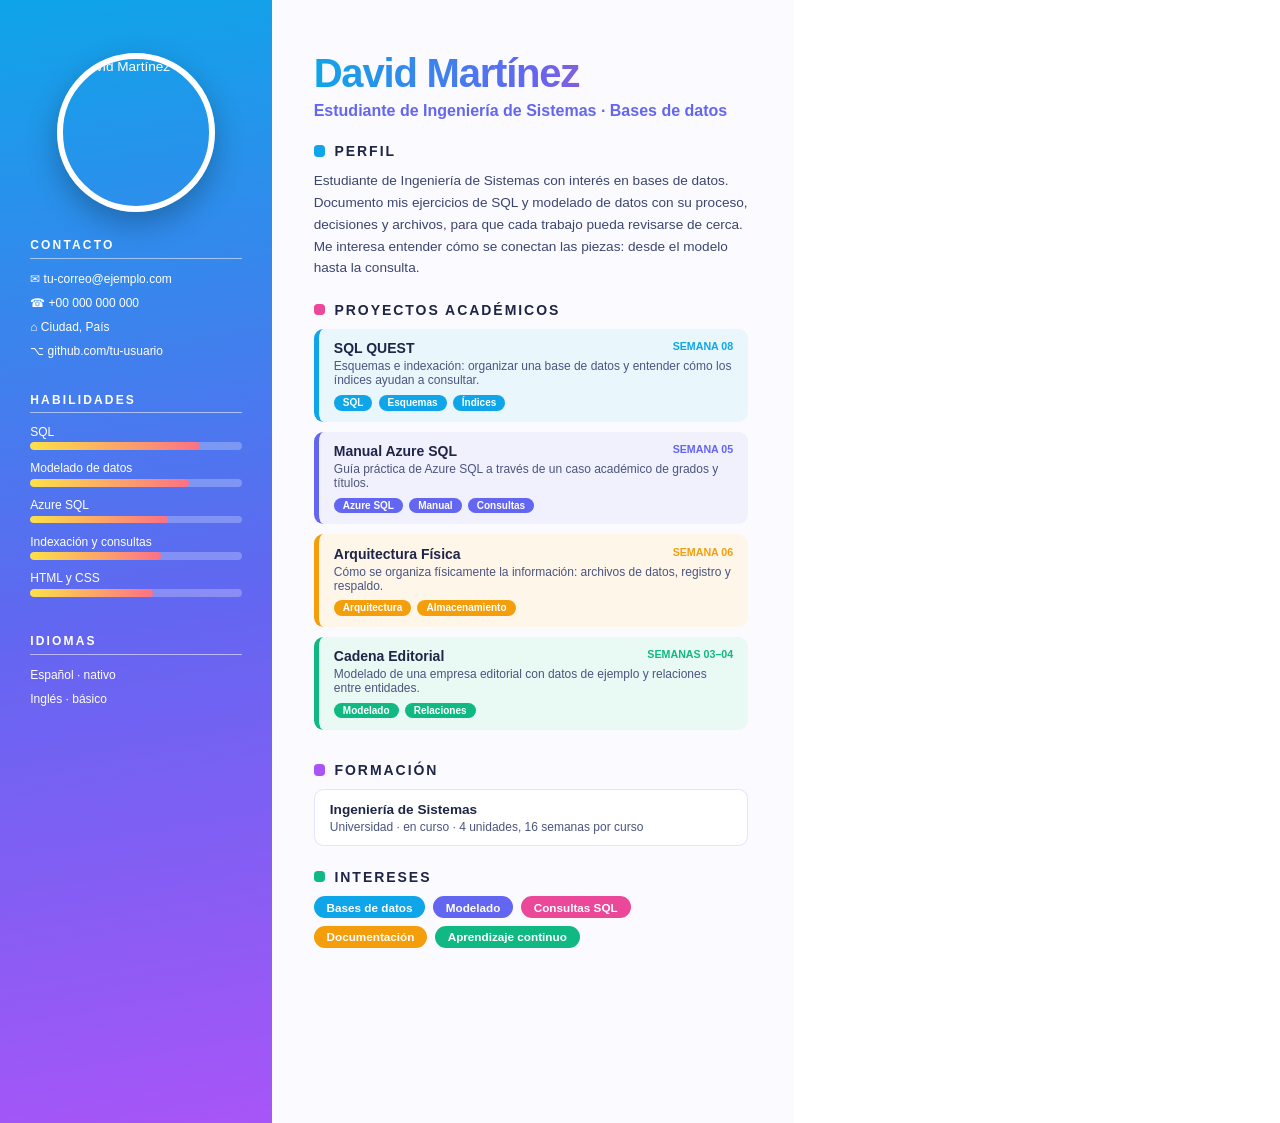
==== cv/cv.html @ 97043af6 "Mover cv.html a la carpeta cv/" ====
<!DOCTYPE html>
<html lang="es"><head><meta charset="UTF-8"><title>CV · David Martínez</title>
<style>
@page{size:A4;margin:0}*{box-sizing:border-box;margin:0}
body{width:210mm;height:297mm;display:grid;grid-template-columns:72mm 1fr;font-family:'Segoe UI','Helvetica Neue',Arial,sans-serif;color:#1e2547;font-size:10.2pt;-webkit-print-color-adjust:exact;print-color-adjust:exact}
aside{padding:14mm 8mm;color:#fff;background:linear-gradient(170deg,#0ea5e9 0%,#6366f1 55%,#a855f7 100%);display:flex;flex-direction:column;gap:7mm}
.pic{width:42mm;height:42mm;margin:0 auto;border-radius:50%;border:1.6mm solid #fff;object-fit:cover;box-shadow:0 3mm 8mm #0004}
aside h2{font-size:9pt;letter-spacing:.18em;text-transform:uppercase;border-bottom:.4mm solid #fff8;padding-bottom:1.5mm;margin-bottom:3mm}
aside ul{padding:0}aside p,aside li{font-size:9pt;line-height:1.5;list-style:none}aside li{margin-bottom:1.6mm}
.sk{margin-bottom:3mm;font-size:9pt}.sk i{display:block;height:2mm;margin-top:1mm;border-radius:2mm;background:#ffffff40;overflow:hidden}.sk i b{display:block;height:100%;border-radius:2mm;background:linear-gradient(90deg,#fde047,#fb7185)}
main{padding:14mm 12mm 12mm 11mm;display:flex;flex-direction:column;gap:6mm;background:#fbfbff}
.hd h1{font-size:30pt;line-height:1;letter-spacing:-.03em;font-weight:800;background:linear-gradient(90deg,#0ea5e9,#6366f1,#ec4899);-webkit-background-clip:text;background-clip:text;color:transparent}
.hd p{margin-top:2.5mm;font-size:12pt;color:#6366f1;font-weight:600}
h3{font-size:10.5pt;letter-spacing:.14em;text-transform:uppercase;display:flex;align-items:center;gap:2.5mm;margin-bottom:3mm}h3:before{content:"";width:3mm;height:3mm;border-radius:1mm;background:var(--c,#6366f1)}
.card{padding:3mm 4mm;border-radius:2.5mm;margin-bottom:2.6mm;border-left:1.4mm solid var(--c);background:color-mix(in srgb,var(--c) 9%,white)}
.card b{display:flex;justify-content:space-between;font-size:10.5pt}.card b span{font-size:8pt;color:var(--c);font-weight:700}.card p{font-size:9pt;color:#4b557f;margin-top:.8mm}
.tags{display:flex;gap:1.6mm;flex-wrap:wrap;margin-top:2mm}.tags span{padding:.6mm 2.4mm;border-radius:5mm;font-size:7.5pt;font-weight:600;color:#fff;background:var(--c)}
.chips{display:flex;gap:2mm;flex-wrap:wrap}.chips span{padding:1.2mm 3.4mm;border-radius:5mm;font-size:8.8pt;font-weight:600;color:#fff}
.edu{padding:3mm 4mm;border-radius:2.5mm;background:#fff;border:.3mm solid #e0e4ff}
</style></head><body>
<aside>
  <img class="pic" src="../img/foto.jpg" alt="David Martínez">
  <section><h2>Contacto</h2><ul><li>✉ tu-correo@ejemplo.com</li><li>☎ +00 000 000 000</li><li>⌂ Ciudad, País</li><li>⌥ github.com/tu-usuario</li></ul></section>
  <section><h2>Habilidades</h2>
    <div class="sk">SQL<i><b style="width:80%"></b></i></div><div class="sk">Modelado de datos<i><b style="width:75%"></b></i></div>
    <div class="sk">Azure SQL<i><b style="width:65%"></b></i></div><div class="sk">Indexación y consultas<i><b style="width:62%"></b></i></div><div class="sk">HTML y CSS<i><b style="width:58%"></b></i></div></section>
  <section><h2>Idiomas</h2><ul><li>Español · nativo</li><li>Inglés · básico</li></ul></section>
</aside>
<main>
  <div class="hd"><h1>David Martínez</h1><p>Estudiante de Ingeniería de Sistemas · Bases de datos</p></div>
  <section><h3 style="--c:#0ea5e9">Perfil</h3><p style="line-height:1.6;color:#3b4570">Estudiante de Ingeniería de Sistemas con interés en bases de datos. Documento mis ejercicios de SQL y modelado de datos con su proceso, decisiones y archivos, para que cada trabajo pueda revisarse de cerca. Me interesa entender cómo se conectan las piezas: desde el modelo hasta la consulta.</p></section>
  <section><h3 style="--c:#ec4899">Proyectos académicos</h3>
    <div class="card" style="--c:#0ea5e9"><b>SQL QUEST <span>SEMANA 08</span></b><p>Esquemas e indexación: organizar una base de datos y entender cómo los índices ayudan a consultar.</p><div class="tags"><span>SQL</span><span>Esquemas</span><span>Índices</span></div></div>
    <div class="card" style="--c:#6366f1"><b>Manual Azure SQL <span>SEMANA 05</span></b><p>Guía práctica de Azure SQL a través de un caso académico de grados y títulos.</p><div class="tags"><span>Azure SQL</span><span>Manual</span><span>Consultas</span></div></div>
    <div class="card" style="--c:#f59e0b"><b>Arquitectura Física <span>SEMANA 06</span></b><p>Cómo se organiza físicamente la información: archivos de datos, registro y respaldo.</p><div class="tags"><span>Arquitectura</span><span>Almacenamiento</span></div></div>
    <div class="card" style="--c:#10b981"><b>Cadena Editorial <span>SEMANAS 03–04</span></b><p>Modelado de una empresa editorial con datos de ejemplo y relaciones entre entidades.</p><div class="tags"><span>Modelado</span><span>Relaciones</span></div></div></section>
  <section><h3 style="--c:#a855f7">Formación</h3><div class="edu"><b>Ingeniería de Sistemas</b><p style="font-size:9pt;color:#4b557f;margin-top:.8mm">Universidad · en curso · 4 unidades, 16 semanas por curso</p></div></section>
  <section><h3 style="--c:#10b981">Intereses</h3><div class="chips"><span style="background:#0ea5e9">Bases de datos</span><span style="background:#6366f1">Modelado</span><span style="background:#ec4899">Consultas SQL</span><span style="background:#f59e0b">Documentación</span><span style="background:#10b981">Aprendizaje continuo</span></div></section>
</main></body></html>
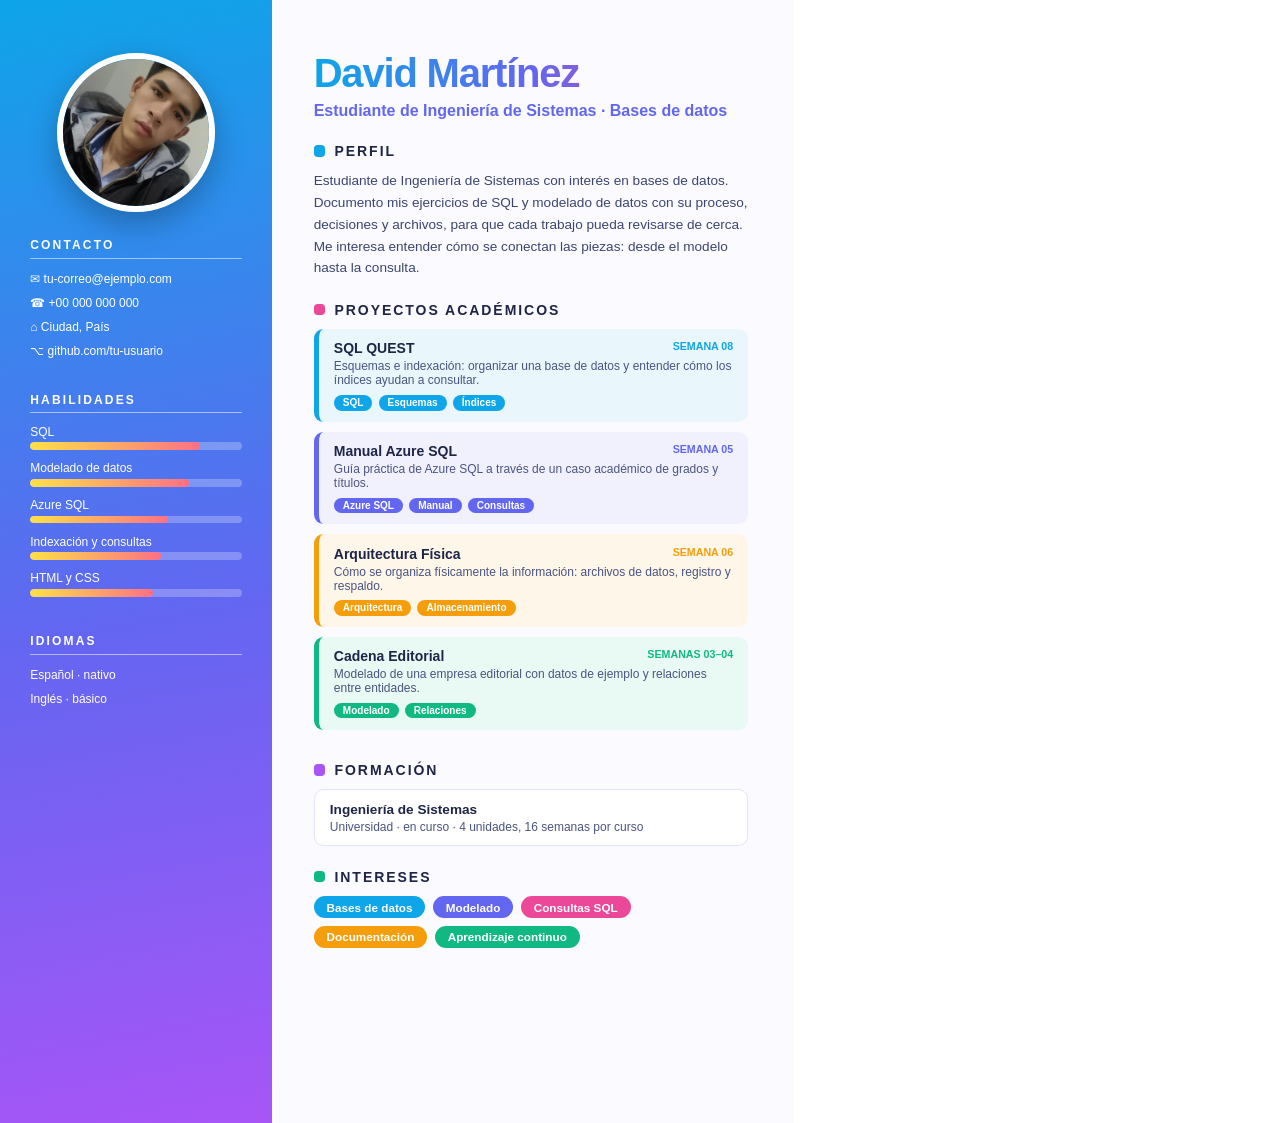
==== commit 80a873aa: "Actualizar ruta de la foto en el CV" ====
--- a/cv/cv.html
+++ b/cv/cv.html
@@ -19,7 +19,7 @@
 .edu{padding:3mm 4mm;border-radius:2.5mm;background:#fff;border:.3mm solid #e0e4ff}
 </style></head><body>
 <aside>
-  <img class="pic" src="../img/foto.jpg" alt="David Martínez">
+  <img class="pic" src="../foto.jpg" alt="David Martínez">
   <section><h2>Contacto</h2><ul><li>✉ tu-correo@ejemplo.com</li><li>☎ +00 000 000 000</li><li>⌂ Ciudad, País</li><li>⌥ github.com/tu-usuario</li></ul></section>
   <section><h2>Habilidades</h2>
     <div class="sk">SQL<i><b style="width:80%"></b></i></div><div class="sk">Modelado de datos<i><b style="width:75%"></b></i></div>
